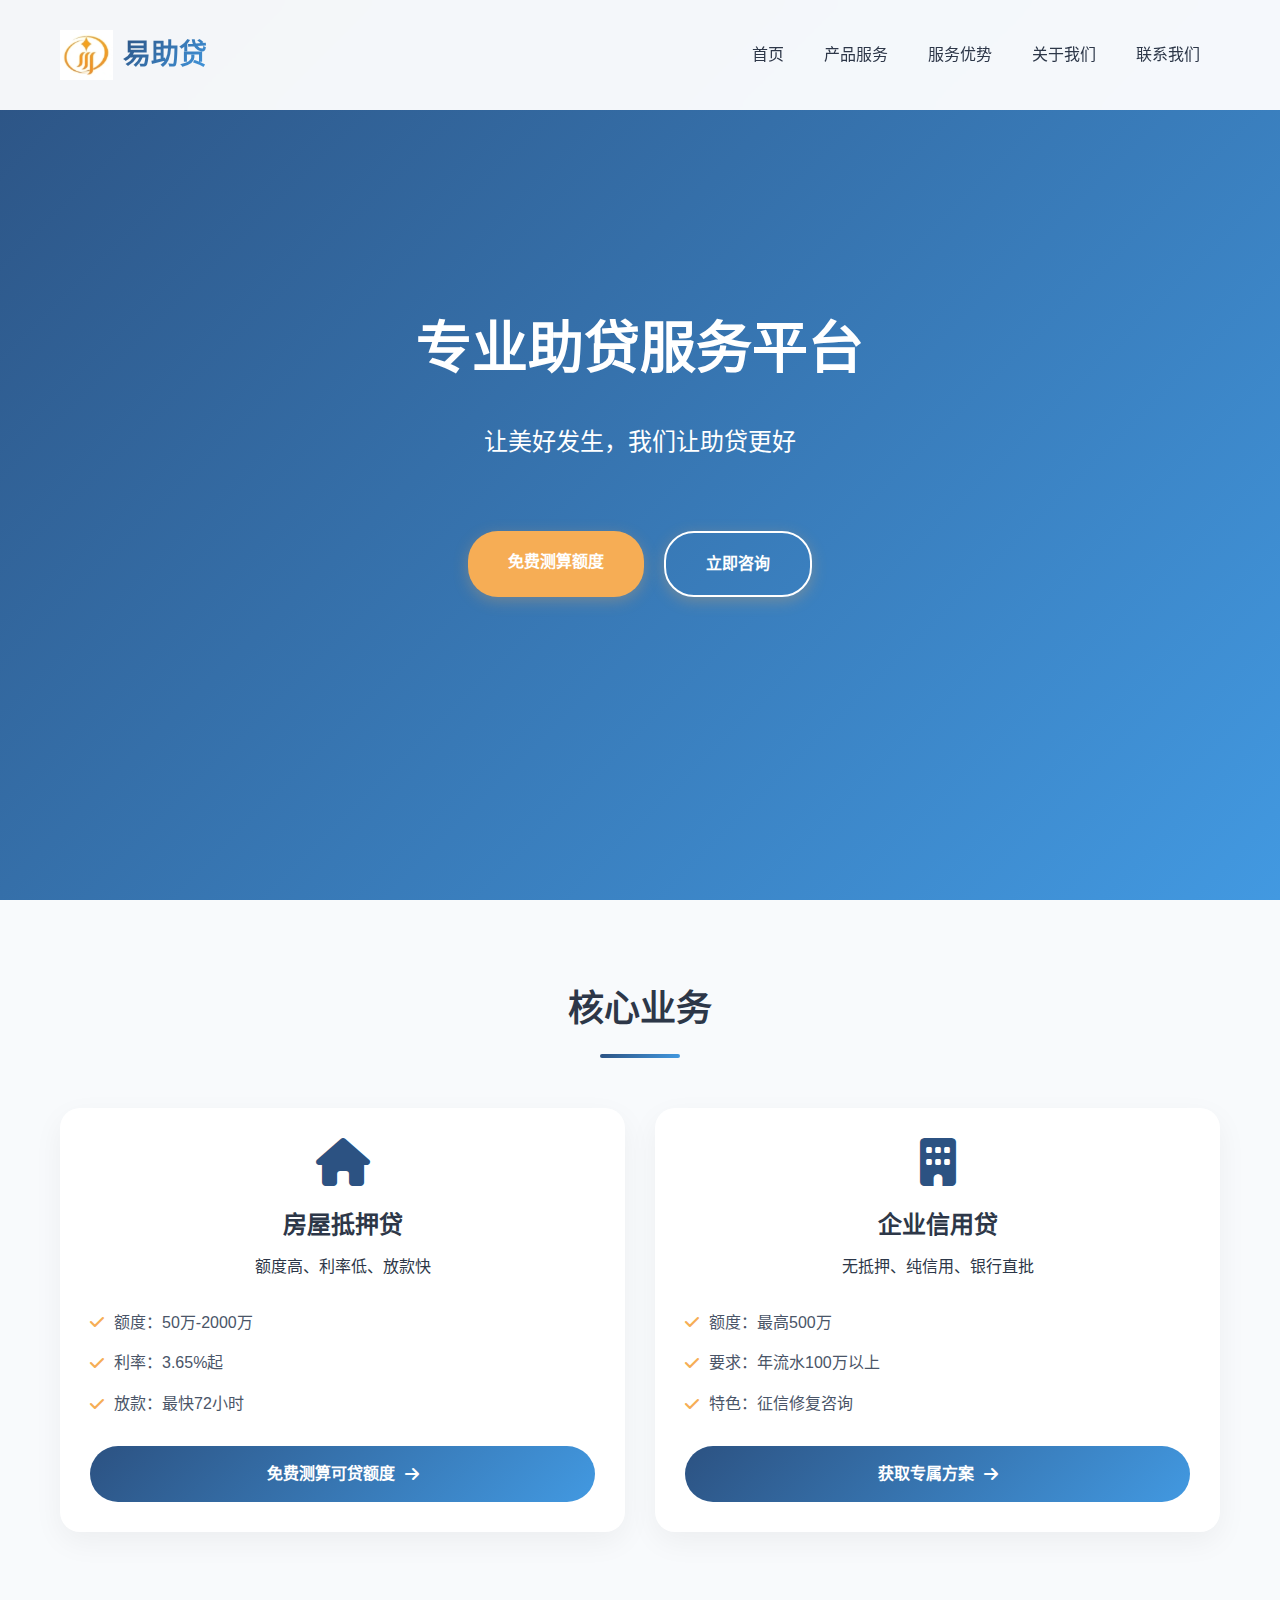
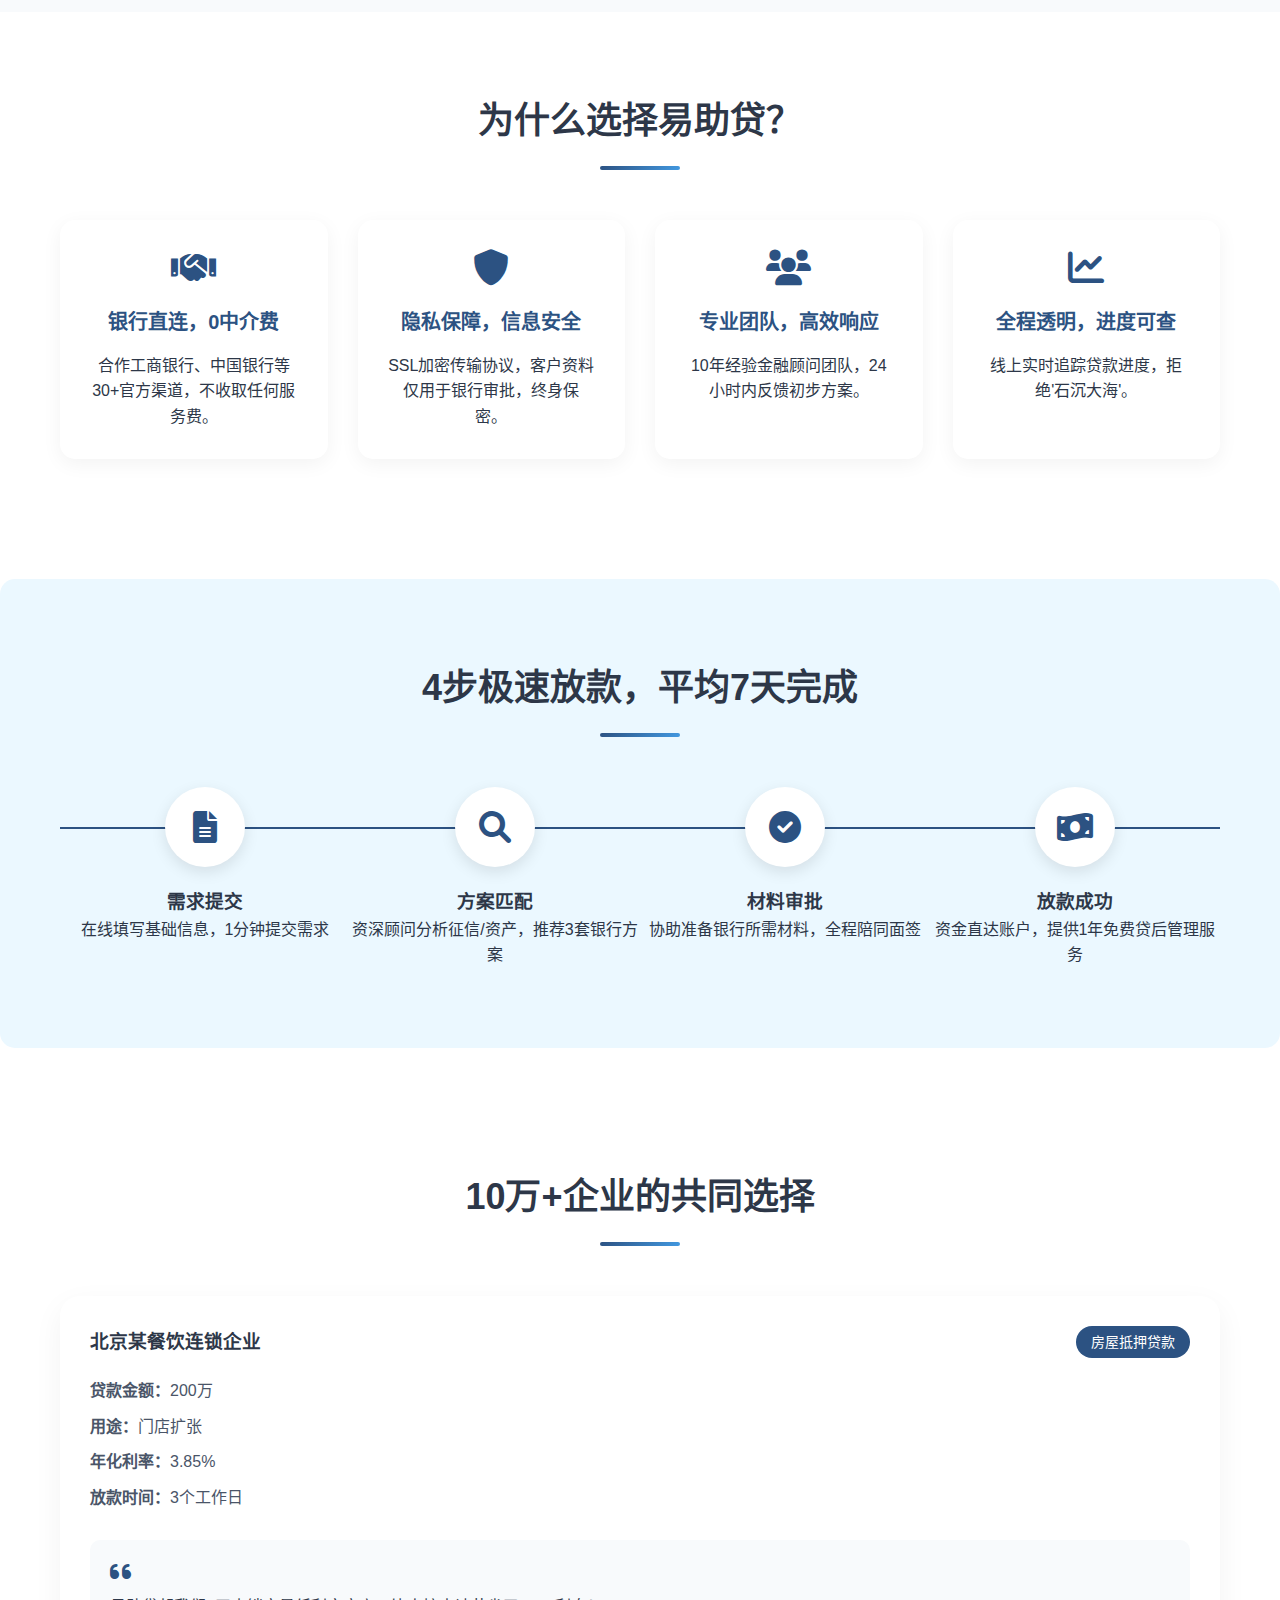
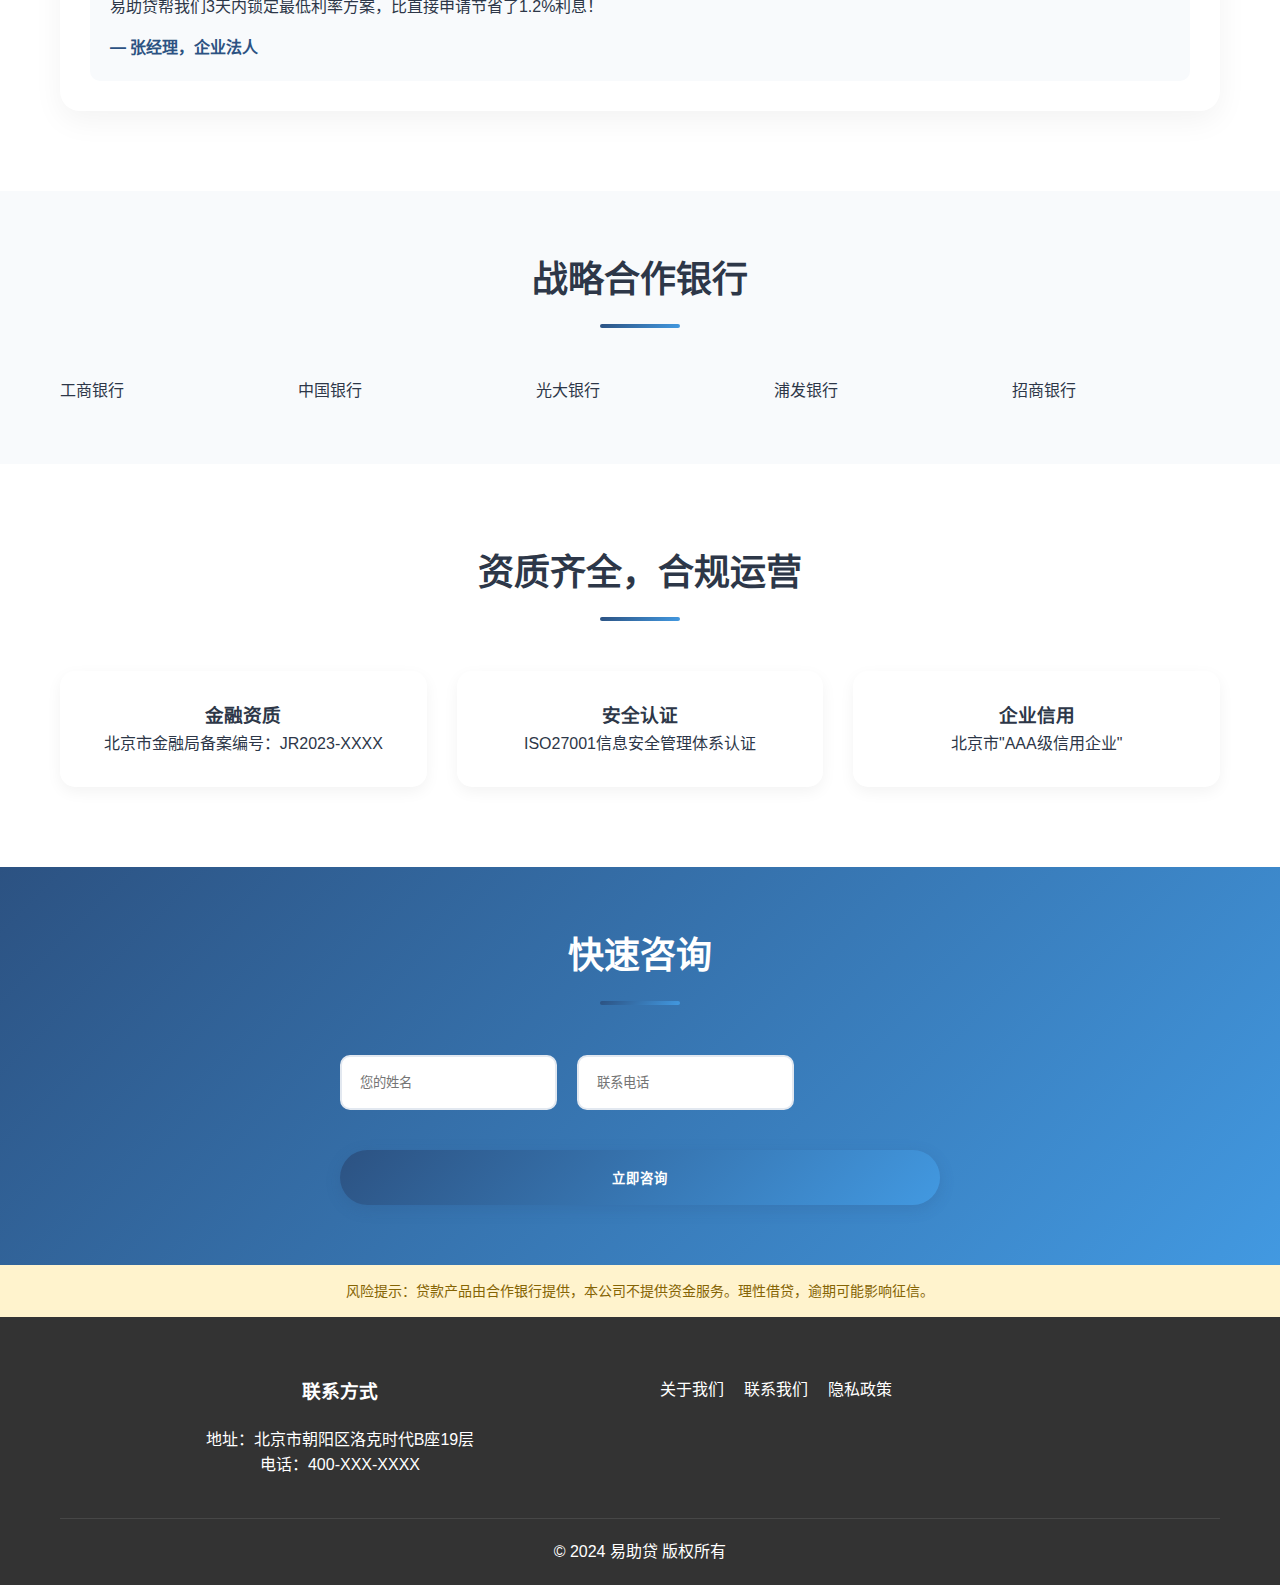
==== index.html @ ff29200d "Initial commit" ====
<!DOCTYPE html>
<html lang="zh-CN">
<head>
    <meta charset="UTF-8">
    <meta name="viewport" content="width=device-width, initial-scale=1.0">
    <title>北京房屋抵押贷款公司 | 企业信用贷利率3.65%起-易助贷金融</title>
    <meta name="description" content="易助贷专注北京房屋抵押贷与企业信用贷10年，合作30+银行，1对1定制低利率方案，材料齐全最快3天放款，点击免费测算额度！">
    <link rel="stylesheet" href="css/style.css">
    <link rel="stylesheet" href="https://cdnjs.cloudflare.com/ajax/libs/font-awesome/6.0.0/css/all.min.css">
</head>
<body>
    <!-- 导航栏 -->
    <nav class="navbar">
        <div class="container">
            <div class="logo-container">
                <img src="images/biaozhi.png" alt="易助贷" class="logo-img">
                <span class="logo-text">易助贷</span>
            </div>
            <ul class="nav-links">
                <li><a href="index.html" class="active">首页</a></li>
                <li><a href="products.html">产品服务</a></li>
                <li><a href="advantages.html">服务优势</a></li>
                <li><a href="about.html">关于我们</a></li>
                <li><a href="contact.html">联系我们</a></li>
            </ul>
        </div>
    </nav>

    <!-- 首页横幅 -->
    <header class="hero">
        <div class="container">
            <h1>专业助贷服务平台</h1>
            <p>让美好发生，我们让助贷更好</p>
            <div class="hero-buttons">
                <a href="#calculator" class="cta-button">免费测算额度</a>
                <a href="#consult" class="cta-button outline">立即咨询</a>
            </div>
        </div>
    </header>

    <!-- 核心业务展示 -->
    <section class="core-business">
        <div class="container">
            <h2>核心业务</h2>
            <div class="business-cards">
                <!-- 房屋抵押贷款 -->
                <div class="business-card">
                    <div class="card-header">
                        <i class="fas fa-home"></i>
                        <h3>房屋抵押贷</h3>
                        <p>额度高、利率低、放款快</p>
                    </div>
                    <div class="card-content">
                        <ul>
                            <li><i class="fas fa-check"></i> 额度：50万-2000万</li>
                            <li><i class="fas fa-check"></i> 利率：3.65%起</li>
                            <li><i class="fas fa-check"></i> 放款：最快72小时</li>
                        </ul>
                        <a href="#calculator" class="card-cta">免费测算可贷额度 <i class="fas fa-arrow-right"></i></a>
                    </div>
                </div>

                <!-- 企业信用贷款 -->
                <div class="business-card">
                    <div class="card-header">
                        <i class="fas fa-building"></i>
                        <h3>企业信用贷</h3>
                        <p>无抵押、纯信用、银行直批</p>
                    </div>
                    <div class="card-content">
                        <ul>
                            <li><i class="fas fa-check"></i> 额度：最高500万</li>
                            <li><i class="fas fa-check"></i> 要求：年流水100万以上</li>
                            <li><i class="fas fa-check"></i> 特色：征信修复咨询</li>
                        </ul>
                        <a href="#consult" class="card-cta">获取专属方案 <i class="fas fa-arrow-right"></i></a>
                    </div>
                </div>
            </div>
        </div>
    </section>

    <!-- 差异化优势 -->
    <section class="advantages">
        <div class="container">
            <h2>为什么选择易助贷？</h2>
            <div class="advantage-cards">
                <div class="advantage-card">
                    <i class="fas fa-handshake"></i>
                    <h3>银行直连，0中介费</h3>
                    <p>合作工商银行、中国银行等30+官方渠道，不收取任何服务费。</p>
                </div>
                <div class="advantage-card">
                    <i class="fas fa-shield-alt"></i>
                    <h3>隐私保障，信息安全</h3>
                    <p>SSL加密传输协议，客户资料仅用于银行审批，终身保密。</p>
                </div>
                <div class="advantage-card">
                    <i class="fas fa-users"></i>
                    <h3>专业团队，高效响应</h3>
                    <p>10年经验金融顾问团队，24小时内反馈初步方案。</p>
                </div>
                <div class="advantage-card">
                    <i class="fas fa-chart-line"></i>
                    <h3>全程透明，进度可查</h3>
                    <p>线上实时追踪贷款进度，拒绝'石沉大海'。</p>
                </div>
            </div>
        </div>
    </section>

    <!-- 服务流程 -->
    <section class="service-process">
        <div class="container">
            <h2>4步极速放款，平均7天完成</h2>
            <div class="process-timeline">
                <div class="process-step">
                    <div class="step-icon">
                        <i class="fas fa-file-alt"></i>
                    </div>
                    <h3>需求提交</h3>
                    <p>在线填写基础信息，1分钟提交需求</p>
                </div>
                <div class="process-step">
                    <div class="step-icon">
                        <i class="fas fa-search"></i>
                    </div>
                    <h3>方案匹配</h3>
                    <p>资深顾问分析征信/资产，推荐3套银行方案</p>
                </div>
                <div class="process-step">
                    <div class="step-icon">
                        <i class="fas fa-check-circle"></i>
                    </div>
                    <h3>材料审批</h3>
                    <p>协助准备银行所需材料，全程陪同面签</p>
                </div>
                <div class="process-step">
                    <div class="step-icon">
                        <i class="fas fa-money-bill-wave"></i>
                    </div>
                    <h3>放款成功</h3>
                    <p>资金直达账户，提供1年免费贷后管理服务</p>
                </div>
            </div>
        </div>
    </section>

    <!-- 成功案例 -->
    <section class="case-studies">
        <div class="container">
            <h2>10万+企业的共同选择</h2>
            <div class="case-grid">
                <div class="case-item">
                    <div class="case-content">
                        <div class="case-header">
                            <h3>北京某餐饮连锁企业</h3>
                            <span class="case-tag">房屋抵押贷款</span>
                        </div>
                        <ul class="case-details">
                            <li><strong>贷款金额：</strong>200万</li>
                            <li><strong>用途：</strong>门店扩张</li>
                            <li><strong>年化利率：</strong>3.85%</li>
                            <li><strong>放款时间：</strong>3个工作日</li>
                        </ul>
                        <div class="case-quote">
                            <i class="fas fa-quote-left"></i>
                            <p>易助贷帮我们3天内锁定最低利率方案，比直接申请节省了1.2%利息！</p>
                            <span class="quote-author">— 张经理，企业法人</span>
                        </div>
                    </div>
                </div>
            </div>
        </div>
    </section>

    <!-- 合作银行 -->
    <section class="bank-partners">
        <div class="container">
            <h2>战略合作银行</h2>
            <div class="partner-logos">
                <div class="bank-logo">工商银行</div>
                <div class="bank-logo">中国银行</div>
                <div class="bank-logo">光大银行</div>
                <div class="bank-logo">浦发银行</div>
                <div class="bank-logo">招商银行</div>
            </div>
        </div>
    </section>

    <!-- 资质认证 -->
    <section class="certifications">
        <div class="container">
            <h2>资质齐全，合规运营</h2>
            <div class="cert-grid">
                <div class="cert-item">
                    <h3>金融资质</h3>
                    <p>北京市金融局备案编号：JR2023-XXXX</p>
                </div>
                <div class="cert-item">
                    <h3>安全认证</h3>
                    <p>ISO27001信息安全管理体系认证</p>
                </div>
                <div class="cert-item">
                    <h3>企业信用</h3>
                    <p>北京市"AAA级信用企业"</p>
                </div>
            </div>
        </div>
    </section>

    <!-- 快速联系 -->
    <section class="quick-contact">
        <div class="container">
            <h2>快速咨询</h2>
            <div class="contact-form">
                <form id="quickForm">
                    <div class="form-group">
                        <input type="text" placeholder="您的姓名" required>
                        <input type="tel" placeholder="联系电话" required>
                    </div>
                    <button type="submit">立即咨询</button>
                </form>
            </div>
        </div>
    </section>

    <!-- 风险提示 -->
    <section class="risk-notice">
        <div class="container">
            <p>风险提示：贷款产品由合作银行提供，本公司不提供资金服务。理性借贷，逾期可能影响征信。</p>
        </div>
    </section>

    <!-- 页脚 -->
    <footer class="footer">
        <div class="container">
            <div class="footer-content">
                <div class="footer-info">
                    <h3>联系方式</h3>
                    <p>地址：北京市朝阳区洛克时代B座19层</p>
                    <p>电话：400-XXX-XXXX</p>
                </div>
                <div class="footer-links">
                    <a href="about.html">关于我们</a>
                    <a href="contact.html">联系我们</a>
                    <a href="privacy.html">隐私政策</a>
                </div>
            </div>
            <div class="footer-bottom">
                <p>&copy; 2024 易助贷 版权所有</p>
            </div>
        </div>
    </footer>
</body>
</html>
---- css/style.css ----
/* 全局样式优化 */
:root {
    --primary-color: #2c5282;  /* 更深沉的蓝色 */
    --secondary-color: #ebf8ff;  /* 淡蓝色背景 */
    --accent-color: #f6ad55;  /* 温暖的橙色作为强调色 */
    --text-color: #2d3748;
    --light-text: #fff;
    --gradient: linear-gradient(135deg, #2c5282 0%, #4299e1 100%);
}

/* 添加全局动画 */
@keyframes fadeIn {
    from { opacity: 0; transform: translateY(20px); }
    to { opacity: 1; transform: translateY(0); }
}

* {
    margin: 0;
    padding: 0;
    box-sizing: border-box;
}

body {
    font-family: 'Microsoft YaHei', sans-serif;
    line-height: 1.6;
    color: var(--text-color);
}

.container {
    max-width: 1200px;
    margin: 0 auto;
    padding: 0 20px;
}

/* 导航栏美化 */
.navbar {
    background: rgba(255, 255, 255, 0.95);
    backdrop-filter: blur(10px);
    padding: 15px 0;
    position: fixed;
    width: 100%;
    top: 0;
    z-index: 1000;
}

.navbar .container {
    display: flex;
    justify-content: space-between;
    align-items: center;
    padding: 15px 20px;
}

.logo-container {
    display: flex;
    align-items: center;
    gap: 10px;
}

.logo-img {
    height: 50px;
    width: auto;
    object-fit: contain;
}

.logo-text {
    font-size: 28px;
    background: var(--gradient);
    background-clip: text;
    -webkit-background-clip: text;
    -webkit-text-fill-color: transparent;
    font-weight: 800;
}

.nav-links {
    display: flex;
    list-style: none;
}

.nav-links li a {
    text-decoration: none;
    color: var(--text-color);
    padding: 10px 20px;
    transition: color 0.3s;
    font-weight: 500;
    position: relative;
}

.nav-links li a::after {
    content: '';
    position: absolute;
    bottom: -5px;
    left: 50%;
    width: 0;
    height: 2px;
    background: var(--primary-color);
    transition: all 0.3s ease;
    transform: translateX(-50%);
}

.nav-links li a:hover::after {
    width: 100%;
}

/* 首页横幅优化 */
.hero {
    background: var(--gradient);
    position: relative;
    overflow: hidden;
    height: 100vh;
    display: flex;
    align-items: center;
    text-align: center;
    color: var(--light-text);
}

.hero::before {
    content: '';
    position: absolute;
    top: 0;
    left: 0;
    right: 0;
    bottom: 0;
    background: url('../images/pattern.svg') center/cover;
    opacity: 0.1;
}

.hero h1 {
    font-size: 56px;
    font-weight: 800;
    margin-bottom: 30px;
    animation: fadeIn 1s ease-out;
}

.hero p {
    font-size: 24px;
    margin-bottom: 40px;
    animation: fadeIn 1s ease-out 0.3s backwards;
}

.cta-button {
    background: var(--accent-color);
    color: var(--light-text);
    font-weight: 600;
    padding: 18px 40px;
    border-radius: 30px;
    box-shadow: 0 4px 15px rgba(246, 173, 85, 0.3);
    display: inline-block;
    text-decoration: none;
    margin-top: 30px;
    transition: transform 0.3s;
}

.cta-button:hover {
    transform: translateY(-3px) scale(1.05);
    box-shadow: 0 6px 20px rgba(246, 173, 85, 0.4);
}

/* 服务优势卡片美化 */
.features {
    padding: 80px 0;
    background-color: var(--secondary-color);
}

.features-grid {
    display: grid;
    grid-template-columns: repeat(auto-fit, minmax(250px, 1fr));
    gap: 30px;
    margin-top: 40px;
    padding: 40px 0;
}

.feature-card {
    background: #fff;
    padding: 40px 30px;
    border-radius: 20px;
    position: relative;
    overflow: hidden;
    text-align: center;
    box-shadow: 0 5px 15px rgba(0,0,0,0.1);
    transition: transform 0.3s;
}

.feature-card::before {
    content: '';
    position: absolute;
    top: 0;
    left: 0;
    width: 100%;
    height: 4px;
    background: var(--gradient);
}

.feature-card i {
    font-size: 48px;
    color: var(--primary-color);
    margin-bottom: 20px;
}

.feature-card:hover {
    transform: translateY(-10px);
}

/* 产品卡片美化 */
.products {
    padding: 80px 0;
}

.product-cards {
    display: grid;
    grid-template-columns: repeat(auto-fit, minmax(300px, 1fr));
    gap: 30px;
    margin-top: 40px;
}

.product-card {
    background: #fff;
    border-radius: 20px;
    padding: 40px;
    box-shadow: 0 10px 30px rgba(0, 0, 0, 0.05);
    transition: all 0.3s ease;
}

.product-card:hover {
    transform: translateY(-10px);
    box-shadow: 0 20px 40px rgba(0, 0, 0, 0.1);
}

.learn-more {
    display: inline-block;
    color: var(--primary-color);
    font-weight: 600;
    margin-top: 20px;
    padding: 12px 30px;
    border: 2px solid var(--primary-color);
    border-radius: 25px;
    transition: all 0.3s ease;
}

.learn-more:hover {
    background: var(--primary-color);
    color: var(--light-text);
}

/* 联系表单美化 */
.contact {
    padding: 80px 0;
    background-color: var(--secondary-color);
}

.contact-form form {
    display: flex;
    flex-direction: column;
    gap: 20px;
    max-width: 500px;
    margin: 0 auto;
}

.contact-form input,
.contact-form textarea {
    padding: 18px;
    border: 2px solid #e2e8f0;
    border-radius: 10px;
    transition: all 0.3s ease;
}

.contact-form input:focus,
.contact-form textarea:focus {
    border-color: var(--primary-color);
    box-shadow: 0 0 0 3px rgba(44, 82, 130, 0.1);
    outline: none;
}

.contact-form button {
    background: var(--gradient);
    padding: 18px 40px;
    border-radius: 30px;
    font-weight: 600;
    letter-spacing: 1px;
    box-shadow: 0 4px 15px rgba(44, 82, 130, 0.2);
    color: #fff;
    border: none;
    cursor: pointer;
    transition: transform 0.3s;
}

.contact-form button:hover {
    transform: translateY(-2px);
    box-shadow: 0 6px 20px rgba(44, 82, 130, 0.3);
}

/* 页脚样式 */
.footer {
    background-color: #333;
    color: #fff;
    padding: 20px 0;
    text-align: center;
}

/* 标题统一样式 */
section h2 {
    font-size: 36px;
    font-weight: 800;
    text-align: center;
    margin-bottom: 50px;
    position: relative;
    padding-bottom: 20px;
}

section h2::after {
    content: '';
    position: absolute;
    bottom: 0;
    left: 50%;
    transform: translateX(-50%);
    width: 80px;
    height: 4px;
    background: var(--gradient);
    border-radius: 2px;
}

/* 添加响应式样式 */
@media (max-width: 768px) {
    .navbar .container {
        flex-direction: column;
        text-align: center;
    }

    .nav-links {
        margin-top: 15px;
    }

    .hero h1 {
        font-size: 40px;
    }

    .hero p {
        font-size: 20px;
    }

    .features-grid {
        grid-template-columns: 1fr;
    }

    .product-cards {
        grid-template-columns: 1fr;
    }

    .about-content {
        flex-direction: column;
    }
}

/* 添加平滑滚动 */
html {
    scroll-behavior: smooth;
}

/* 改进联系方式布局 */
.contact-info {
    display: grid;
    grid-template-columns: repeat(auto-fit, minmax(300px, 1fr));
    gap: 30px;
    margin-top: 40px;
}

.address {
    text-align: center;
    padding: 30px;
    background: #fff;
    border-radius: 20px;
    box-shadow: 0 5px 15px rgba(0,0,0,0.05);
}

.address i {
    font-size: 40px;
    color: var(--primary-color);
    margin-bottom: 20px;
}

/* 页面头部样式 */
.page-header {
    background: var(--gradient);
    padding: 120px 0 80px;
    color: var(--light-text);
    text-align: center;
    position: relative;
    overflow: hidden;
}

.page-header::before {
    content: '';
    position: absolute;
    top: 0;
    left: 0;
    right: 0;
    bottom: 0;
    background: url('../images/pattern.svg') center/cover;
    opacity: 0.1;
}

.header-content {
    position: relative;
    z-index: 1;
}

.page-header h1 {
    font-size: 48px;
    font-weight: 800;
    margin-bottom: 20px;
    animation: fadeIn 1s ease-out;
}

.page-header .subtitle {
    font-size: 24px;
    margin-bottom: 40px;
    opacity: 0.9;
    animation: fadeIn 1s ease-out 0.3s backwards;
}

.header-highlights {
    display: flex;
    justify-content: center;
    gap: 40px;
    margin-top: 40px;
    animation: fadeIn 1s ease-out 0.6s backwards;
}

.highlight-item {
    display: flex;
    align-items: center;
    gap: 10px;
}

.highlight-item i {
    font-size: 24px;
    color: var(--accent-color);
}

.highlight-item span {
    font-size: 18px;
    font-weight: 600;
}

/* 产品详情页样式 */
.products-detail {
    padding: 80px 0;
}

.product-item {
    background: #fff;
    border-radius: 20px;
    padding: 40px;
    margin-bottom: 40px;
    box-shadow: 0 10px 30px rgba(0, 0, 0, 0.05);
    transition: transform 0.3s ease;
}

.product-item:hover {
    transform: translateY(-5px);
}

.product-header {
    text-align: center;
    margin-bottom: 40px;
    padding: 30px;
    border-radius: 15px;
    background: linear-gradient(135deg, rgba(44, 82, 130, 0.05) 0%, rgba(66, 153, 225, 0.05) 100%);
}

.icon-wrapper {
    width: 80px;
    height: 80px;
    margin: 0 auto 20px;
    background: var(--gradient);
    border-radius: 50%;
    display: flex;
    align-items: center;
    justify-content: center;
}

.icon-wrapper i {
    font-size: 32px;
    color: white;
}

.product-header .subtitle {
    color: #666;
    margin-top: 10px;
}

.product-content {
    display: grid;
    grid-template-columns: 1fr 1fr;
    gap: 40px;
}

.product-features h3,
.product-requirements h3 {
    color: var(--primary-color);
    margin-bottom: 20px;
    font-size: 20px;
}

.product-features ul,
.product-requirements ul {
    list-style: none;
}

.product-features li,
.product-requirements li {
    position: relative;
    padding-left: 25px;
    margin-bottom: 15px;
}

.product-features li::before,
.product-requirements li::before {
    content: '✓';
    color: var(--accent-color);
    position: absolute;
    left: 0;
}

.product-features li strong {
    color: var(--primary-color);
}

/* 响应式调整 */
@media (max-width: 768px) {
    .product-content {
        grid-template-columns: 1fr;
    }

    .page-header {
        padding: 100px 0 60px;
    }

    .page-header h1 {
        font-size: 36px;
    }

    .page-header .subtitle {
        font-size: 20px;
    }

    .header-highlights {
        flex-direction: column;
        gap: 20px;
    }

    .highlight-item {
        justify-content: center;
    }
}

/* 快速咨询表单改进 */
.quick-contact select {
    padding: 15px;
    border: 2px solid #e2e8f0;
    border-radius: 10px;
    background: white;
    width: 100%;
}

.quick-contact select:focus {
    border-color: var(--primary-color);
    outline: none;
}

/* 首页特定样式 */
.hero-buttons {
    display: flex;
    gap: 20px;
    justify-content: center;
    margin-top: 30px;
}

.cta-button.outline {
    background: transparent;
    border: 2px solid var(--light-text);
    color: var(--light-text);
}

.cta-button.outline:hover {
    background: var(--light-text);
    color: var(--primary-color);
}

.preview-products,
.preview-features {
    padding: 80px 0;
}

.preview-features {
    background-color: var(--secondary-color);
}

.center {
    text-align: center;
    margin-top: 40px;
}

/* 快速联系表单 */
.quick-contact {
    background: var(--gradient);
    color: var(--light-text);
    padding: 60px 0;
}

.form-group {
    display: flex;
    gap: 20px;
    margin-bottom: 20px;
}

#quickForm {
    max-width: 600px;
    margin: 0 auto;
}

/* 改进的页脚样式 */
.footer-content {
    display: grid;
    grid-template-columns: repeat(auto-fit, minmax(250px, 1fr));
    gap: 40px;
    padding: 40px 0;
}

.footer-info h3 {
    color: var(--light-text);
    margin-bottom: 20px;
}

.footer-links {
    display: flex;
    gap: 20px;
}

.footer-links a {
    color: var(--light-text);
    text-decoration: none;
    transition: color 0.3s;
}

.footer-links a:hover {
    color: var(--accent-color);
}

.footer-bottom {
    border-top: 1px solid rgba(255,255,255,0.1);
    padding-top: 20px;
}

/* 产品功能按钮样式 */
.product-actions {
    display: flex;
    justify-content: center;
    gap: 20px;
    margin-top: 40px;
    padding-top: 30px;
    border-top: 1px solid var(--secondary-color);
}

.action-button {
    position: relative;
    min-width: 160px;
}

.tooltip {
    position: absolute;
    bottom: -40px;
    left: 50%;
    transform: translateX(-50%);
    background: var(--primary-color);
    color: white;
    padding: 8px 12px;
    border-radius: 5px;
    font-size: 14px;
    opacity: 0;
    visibility: hidden;
    transition: all 0.3s ease;
    white-space: nowrap;
}

.tooltip::before {
    content: '';
    position: absolute;
    top: -5px;
    left: 50%;
    transform: translateX(-50%);
    border-left: 6px solid transparent;
    border-right: 6px solid transparent;
    border-bottom: 6px solid var(--primary-color);
}

.action-button:hover .tooltip {
    opacity: 1;
    visibility: visible;
    bottom: -50px;
}

/* 合作银行展示 */
.bank-partners {
    padding: 60px 0;
    background: #f8fafc;
}

.partner-logos {
    display: grid;
    grid-template-columns: repeat(auto-fit, minmax(150px, 1fr));
    gap: 30px;
    margin-top: 40px;
    align-items: center;
}

/* 风险提示 */
.risk-notice {
    background: #fff3cd;
    color: #856404;
    padding: 15px 0;
    text-align: center;
    font-size: 14px;
}

/* 响应式调整 */
@media (max-width: 768px) {
    .product-actions {
        flex-direction: column;
        align-items: stretch;
        gap: 10px;
    }

    .action-button {
        flex-direction: row;
        justify-content: center;
        gap: 10px;
    }

    .action-button i {
        margin-bottom: 0;
    }

    .highlights {
        flex-direction: column;
        align-items: center;
        gap: 15px;
    }

    .process-steps {
        gap: 20px;
    }

    .step-arrow {
        display: none;
    }

    .step {
        flex: 0 0 45%;
    }
}

/* 产品亮点展示 */
.highlights {
    display: flex;
    justify-content: center;
    gap: 30px;
    margin-top: 20px;
}

.highlights span {
    display: flex;
    align-items: center;
    gap: 8px;
    color: var(--primary-color);
    font-weight: 500;
}

.highlights i {
    color: var(--accent-color);
}

/* 办理流程样式 */
.service-process {
    margin: 40px 0;
    padding: 30px;
    background: var(--secondary-color);
    border-radius: 15px;
}

.process-steps {
    display: flex;
    justify-content: space-between;
    align-items: center;
    margin-top: 30px;
    flex-wrap: wrap;
}

.step {
    text-align: center;
    flex: 1;
}

.step-icon {
    width: 60px;
    height: 60px;
    margin: 0 auto 15px;
    background: white;
    border-radius: 50%;
    display: flex;
    align-items: center;
    justify-content: center;
    box-shadow: 0 5px 15px rgba(0,0,0,0.1);
}

.step-icon i {
    font-size: 24px;
    color: var(--primary-color);
}

.step-arrow {
    color: var(--primary-color);
    font-size: 20px;
}

/* 核心业务卡片样式 */
.core-business {
    padding: 80px 0;
    background: #f8fafc;
}

.business-cards {
    display: grid;
    grid-template-columns: repeat(auto-fit, minmax(300px, 1fr));
    gap: 30px;
    margin-top: 40px;
}

.business-card {
    background: white;
    border-radius: 20px;
    padding: 30px;
    box-shadow: 0 10px 30px rgba(0, 0, 0, 0.05);
    transition: transform 0.3s ease;
}

.business-card:hover {
    transform: translateY(-10px);
}

.card-header {
    text-align: center;
    margin-bottom: 30px;
}

.card-header i {
    font-size: 48px;
    color: var(--primary-color);
    margin-bottom: 20px;
}

.card-header h3 {
    font-size: 24px;
    margin-bottom: 10px;
}

.card-content ul {
    list-style: none;
    margin-bottom: 30px;
}

.card-content li {
    display: flex;
    align-items: center;
    margin-bottom: 15px;
    color: #4a5568;
}

.card-content li i {
    color: var(--accent-color);
    margin-right: 10px;
}

.card-cta {
    display: flex;
    align-items: center;
    justify-content: center;
    gap: 10px;
    background: var(--gradient);
    color: white;
    padding: 15px 30px;
    border-radius: 30px;
    text-decoration: none;
    font-weight: 600;
    transition: all 0.3s ease;
}

.card-cta:hover {
    box-shadow: 0 10px 20px rgba(44, 82, 130, 0.2);
}

/* 差异化优势样式 */
.advantages {
    padding: 80px 0;
}

.advantage-cards {
    display: grid;
    grid-template-columns: repeat(auto-fit, minmax(250px, 1fr));
    gap: 30px;
    margin-top: 40px;
}

.advantage-card {
    text-align: center;
    padding: 30px;
    border-radius: 15px;
    background: white;
    box-shadow: 0 5px 20px rgba(0, 0, 0, 0.05);
    transition: all 0.3s ease;
}

.advantage-card:hover {
    transform: translateY(-5px);
}

.advantage-card i {
    font-size: 36px;
    color: var(--primary-color);
    margin-bottom: 20px;
}

.advantage-card h3 {
    font-size: 20px;
    margin-bottom: 15px;
    color: var(--primary-color);
}

/* 服务流程样式 */
.service-process {
    padding: 80px 0;
    background: var(--secondary-color);
}

.process-timeline {
    display: flex;
    justify-content: space-between;
    align-items: flex-start;
    margin-top: 50px;
    position: relative;
}

.process-timeline::before {
    content: '';
    position: absolute;
    top: 40px;
    left: 0;
    right: 0;
    height: 2px;
    background: var(--primary-color);
    z-index: 1;
}

.process-step {
    position: relative;
    z-index: 2;
    text-align: center;
    flex: 1;
}

.step-icon {
    width: 80px;
    height: 80px;
    background: white;
    border-radius: 50%;
    display: flex;
    align-items: center;
    justify-content: center;
    margin: 0 auto 20px;
    box-shadow: 0 5px 15px rgba(0, 0, 0, 0.1);
}

.step-icon i {
    font-size: 32px;
    color: var(--primary-color);
}

/* 成功案例样式 */
.case-studies {
    padding: 80px 0;
}

.case-grid {
    display: grid;
    grid-template-columns: repeat(auto-fit, minmax(300px, 1fr));
    gap: 30px;
    margin-top: 40px;
}

.case-item {
    background: white;
    border-radius: 20px;
    overflow: hidden;
    box-shadow: 0 10px 30px rgba(0, 0, 0, 0.05);
}

.case-content {
    padding: 30px;
}

.case-header {
    display: flex;
    justify-content: space-between;
    align-items: center;
    margin-bottom: 20px;
}

.case-tag {
    background: var(--primary-color);
    color: white;
    padding: 5px 15px;
    border-radius: 20px;
    font-size: 14px;
}

.case-details {
    list-style: none;
    margin-bottom: 30px;
}

.case-details li {
    margin-bottom: 10px;
    color: #4a5568;
}

.case-quote {
    position: relative;
    padding: 20px;
    background: #f8fafc;
    border-radius: 10px;
}

.case-quote i {
    color: var(--primary-color);
    font-size: 24px;
    margin-bottom: 10px;
}

.quote-author {
    display: block;
    margin-top: 15px;
    color: var(--primary-color);
    font-weight: 600;
}

/* 资质认证样式 */
.certifications {
    padding: 80px 0;
}

.cert-grid {
    display: grid;
    grid-template-columns: repeat(auto-fit, minmax(250px, 1fr));
    gap: 30px;
    margin-top: 40px;
}

.cert-item {
    text-align: center;
    padding: 30px;
    background: white;
    border-radius: 15px;
    box-shadow: 0 5px 15px rgba(0, 0, 0, 0.05);
}

/* 响应式调整 */
@media (max-width: 768px) {
    .process-timeline {
        flex-direction: column;
        gap: 30px;
    }

    .process-timeline::before {
        display: none;
    }

    .process-step {
        padding: 20px;
        background: white;
        border-radius: 15px;
        box-shadow: 0 5px 15px rgba(0, 0, 0, 0.05);
    }

    .advantage-cards {
        grid-template-columns: 1fr;
    }

    .business-cards {
        grid-template-columns: 1fr;
    }
}

/* 贷款类型卡片样式 */
.loan-types {
    display: grid;
    grid-template-columns: repeat(auto-fit, minmax(300px, 1fr));
    gap: 30px;
    margin-bottom: 50px;
}

.loan-type-card {
    background: white;
    border-radius: 15px;
    padding: 25px;
    box-shadow: 0 5px 15px rgba(0, 0, 0, 0.05);
    transition: transform 0.3s ease;
}

.loan-type-card:hover {
    transform: translateY(-5px);
}

.type-header {
    display: flex;
    align-items: center;
    gap: 15px;
    margin-bottom: 20px;
}

.type-header i {
    font-size: 24px;
    color: var(--primary-color);
}

.key-features {
    display: grid;
    grid-template-columns: repeat(auto-fit, minmax(140px, 1fr));
    gap: 15px;
    margin-bottom: 20px;
}

.feature {
    display: flex;
    align-items: center;
    gap: 10px;
}

.feature i {
    color: var(--accent-color);
}

/* 产品特色样式 */
.features-grid {
    display: grid;
    grid-template-columns: repeat(auto-fit, minmax(250px, 1fr));
    gap: 30px;
    margin-top: 30px;
}

.feature-card {
    text-align: center;
    padding: 30px;
    background: white;
    border-radius: 15px;
    box-shadow: 0 5px 15px rgba(0, 0, 0, 0.05);
}

.feature-icon {
    width: 60px;
    height: 60px;
    margin: 0 auto 20px;
    background: var(--gradient);
    border-radius: 50%;
    display: flex;
    align-items: center;
    justify-content: center;
}

.feature-icon i {
    font-size: 24px;
    color: white;
}

/* 申请流程横向样式 */
.process-steps {
    display: flex;
    align-items: center;
    justify-content: space-between;
    margin-top: 40px;
    padding: 20px 0;
}

.process-step {
    text-align: center;
    flex: 1;
}

.step-icon {
    position: relative;
    width: 80px;
    height: 80px;
    margin: 0 auto 20px;
    background: white;
    border-radius: 50%;
    display: flex;
    align-items: center;
    justify-content: center;
    box-shadow: 0 5px 15px rgba(0, 0, 0, 0.1);
}

.step-icon i {
    font-size: 32px;
    color: var(--primary-color);
}

.step-number {
    position: absolute;
    top: -10px;
    right: -10px;
    width: 30px;
    height: 30px;
    background: var(--accent-color);
    color: white;
    border-radius: 50%;
    display: flex;
    align-items: center;
    justify-content: center;
    font-weight: bold;
}

.step-arrow {
    color: var(--primary-color);
    font-size: 24px;
}

/* 响应式调整 */
@media (max-width: 768px) {
    .process-steps {
        flex-direction: column;
        gap: 30px;
    }

    .step-arrow {
        transform: rotate(90deg);
        margin: 10px 0;
    }
}

/* 产品对比表格样式 */
.product-comparison {
    padding: 80px 0;
    background: var(--secondary-color);
}

.comparison-table-wrapper {
    overflow-x: auto;
    margin-top: 40px;
    background: white;
    border-radius: 20px;
    box-shadow: 0 5px 15px rgba(0, 0, 0, 0.05);
}

.comparison-table {
    width: 100%;
    border-collapse: collapse;
    min-width: 800px;
}

.comparison-table th,
.comparison-table td {
    padding: 20px;
    text-align: center;
    border-bottom: 1px solid #edf2f7;
}

.comparison-table thead th {
    background: var(--primary-color);
    color: white;
    font-weight: 600;
}

.comparison-table thead th:first-child {
    border-top-left-radius: 20px;
}

.comparison-table thead th:last-child {
    border-top-right-radius: 20px;
}

.comparison-table tbody tr:hover {
    background: #f8fafc;
}

.comparison-table td:first-child {
    display: flex;
    align-items: center;
    gap: 10px;
    justify-content: center;
}

.comparison-table td i {
    color: var(--primary-color);
    font-size: 20px;
}

/* 常见问题样式 */
.faq {
    padding: 80px 0;
}

.faq-grid {
    display: grid;
    grid-template-columns: repeat(auto-fit, minmax(300px, 1fr));
    gap: 30px;
    margin-top: 40px;
}

.faq-item {
    background: white;
    border-radius: 20px;
    padding: 30px;
    box-shadow: 0 5px 15px rgba(0, 0, 0, 0.05);
    transition: transform 0.3s ease;
}

.faq-item:hover {
    transform: translateY(-5px);
}

.faq-question {
    display: flex;
    align-items: flex-start;
    gap: 15px;
    margin-bottom: 20px;
}

.faq-question i {
    font-size: 24px;
    color: var(--primary-color);
    flex-shrink: 0;
    margin-top: 5px;
}

.faq-question h3 {
    font-size: 18px;
    color: var(--text-color);
    margin: 0;
}

.faq-answer {
    padding-left: 39px;
    color: #4a5568;
}

/* 响应式调整 */
@media (max-width: 768px) {
    .comparison-table-wrapper {
        margin: 20px -20px;
        border-radius: 0;
    }
    
    .faq-grid {
        grid-template-columns: 1fr;
    }
}

/* 公司简介样式 */
.company-intro {
    padding: 80px 0;
    background: var(--secondary-color);
}

.intro-content {
    display: flex;
    gap: 50px;
    align-items: center;
}

.company-stats {
    display: grid;
    grid-template-columns: repeat(auto-fit, minmax(150px, 1fr));
    gap: 30px;
    margin-top: 40px;
}

.stat-item {
    text-align: center;
    padding: 30px;
    background: white;
    border-radius: 15px;
    box-shadow: 0 5px 15px rgba(0, 0, 0, 0.05);
}

.stat-number {
    display: block;
    font-size: 36px;
    font-weight: 800;
    color: var(--primary-color);
    margin-bottom: 10px;
}

/* 发展历程样式 */
.timeline {
    position: relative;
    padding: 40px 0;
}

.timeline::before {
    content: '';
    position: absolute;
    left: 50%;
    transform: translateX(-50%);
    width: 2px;
    height: 100%;
    background: var(--primary-color);
}

.timeline-item {
    display: flex;
    justify-content: space-between;
    margin-bottom: 50px;
}

.timeline-item:nth-child(even) {
    flex-direction: row-reverse;
}

/* 核心团队样式优化 */
.team-grid {
    display: grid;
    grid-template-columns: repeat(2, 400px);
    gap: 60px 40px;
    margin: 40px auto;
    max-width: 840px;
    justify-content: center;
}

.team-member {
    background: white;
    border-radius: 15px;
    overflow: hidden;
    box-shadow: 0 5px 20px rgba(0, 0, 0, 0.1);
    transition: transform 0.3s ease;
    width: 400px;
    height: 750px;
}

.team-member:hover {
    transform: translateY(-5px);
}

.member-photo {
    width: 400px;
    height: 500px;
    overflow: hidden;
}

.member-photo img {
    width: 400px;
    height: 500px;
    object-fit: cover;
    object-position: top center;
}

.member-info {
    padding: 25px 30px;
    text-align: center;
    background: white;
    height: 250px;
    display: flex;
    flex-direction: column;
}

.member-info .top-info {
    margin-bottom: 15px;
}

.member-info .bottom-info {
    margin-top: auto;
    padding-bottom: 35px;
    position: relative;
    top: -30px;
}

.member-info h3 {
    font-size: 28px;
    color: var(--primary-color);
    margin-bottom: 8px;
}

.position {
    color: #666;
    font-size: 18px;
    margin-bottom: 12px;
    font-weight: 500;
}

.member-stats {
    display: flex;
    justify-content: center;
    gap: 50px;
    margin: 12px 0;
    padding: 10px 0;
    border-top: 1px solid #eee;
    border-bottom: 1px solid #eee;
}

.stat .number {
    font-size: 24px;
    font-weight: 700;
    color: var(--primary-color);
    margin-bottom: 5px;
}

.stat .label {
    font-size: 16px;
    color: #666;
}

.description {
    color: #4a5568;
    line-height: 1.6;
    margin-top: 12px;
    font-size: 16px;
    padding: 0 20px;
}

/* 占位卡片样式 */
.team-member.placeholder {
    background: #f8fafc;
}

.placeholder .member-photo {
    display: flex;
    align-items: center;
    justify-content: center;
    background: #edf2f7;
}

.placeholder-img {
    font-size: 24px;
    color: #a0aec0;
    font-weight: 500;
}

.placeholder .member-info {
    padding: 35px 30px 45px;
    height: auto;
}

.placeholder h3 {
    color: #a0aec0;
}

.placeholder .position {
    color: #cbd5e0;
}

/* 企业文化样式 */
.culture-grid {
    display: grid;
    grid-template-columns: repeat(auto-fit, minmax(250px, 1fr));
    gap: 30px;
    margin-top: 40px;
}

.culture-item {
    text-align: center;
    padding: 40px;
    background: white;
    border-radius: 20px;
    box-shadow: 0 5px 15px rgba(0, 0, 0, 0.05);
}

.culture-item i {
    font-size: 48px;
    color: var(--primary-color);
    margin-bottom: 20px;
}

/* 响应式调整 */
@media (max-width: 880px) {
    .team-grid {
        grid-template-columns: 400px;
        max-width: 400px;
    }
}
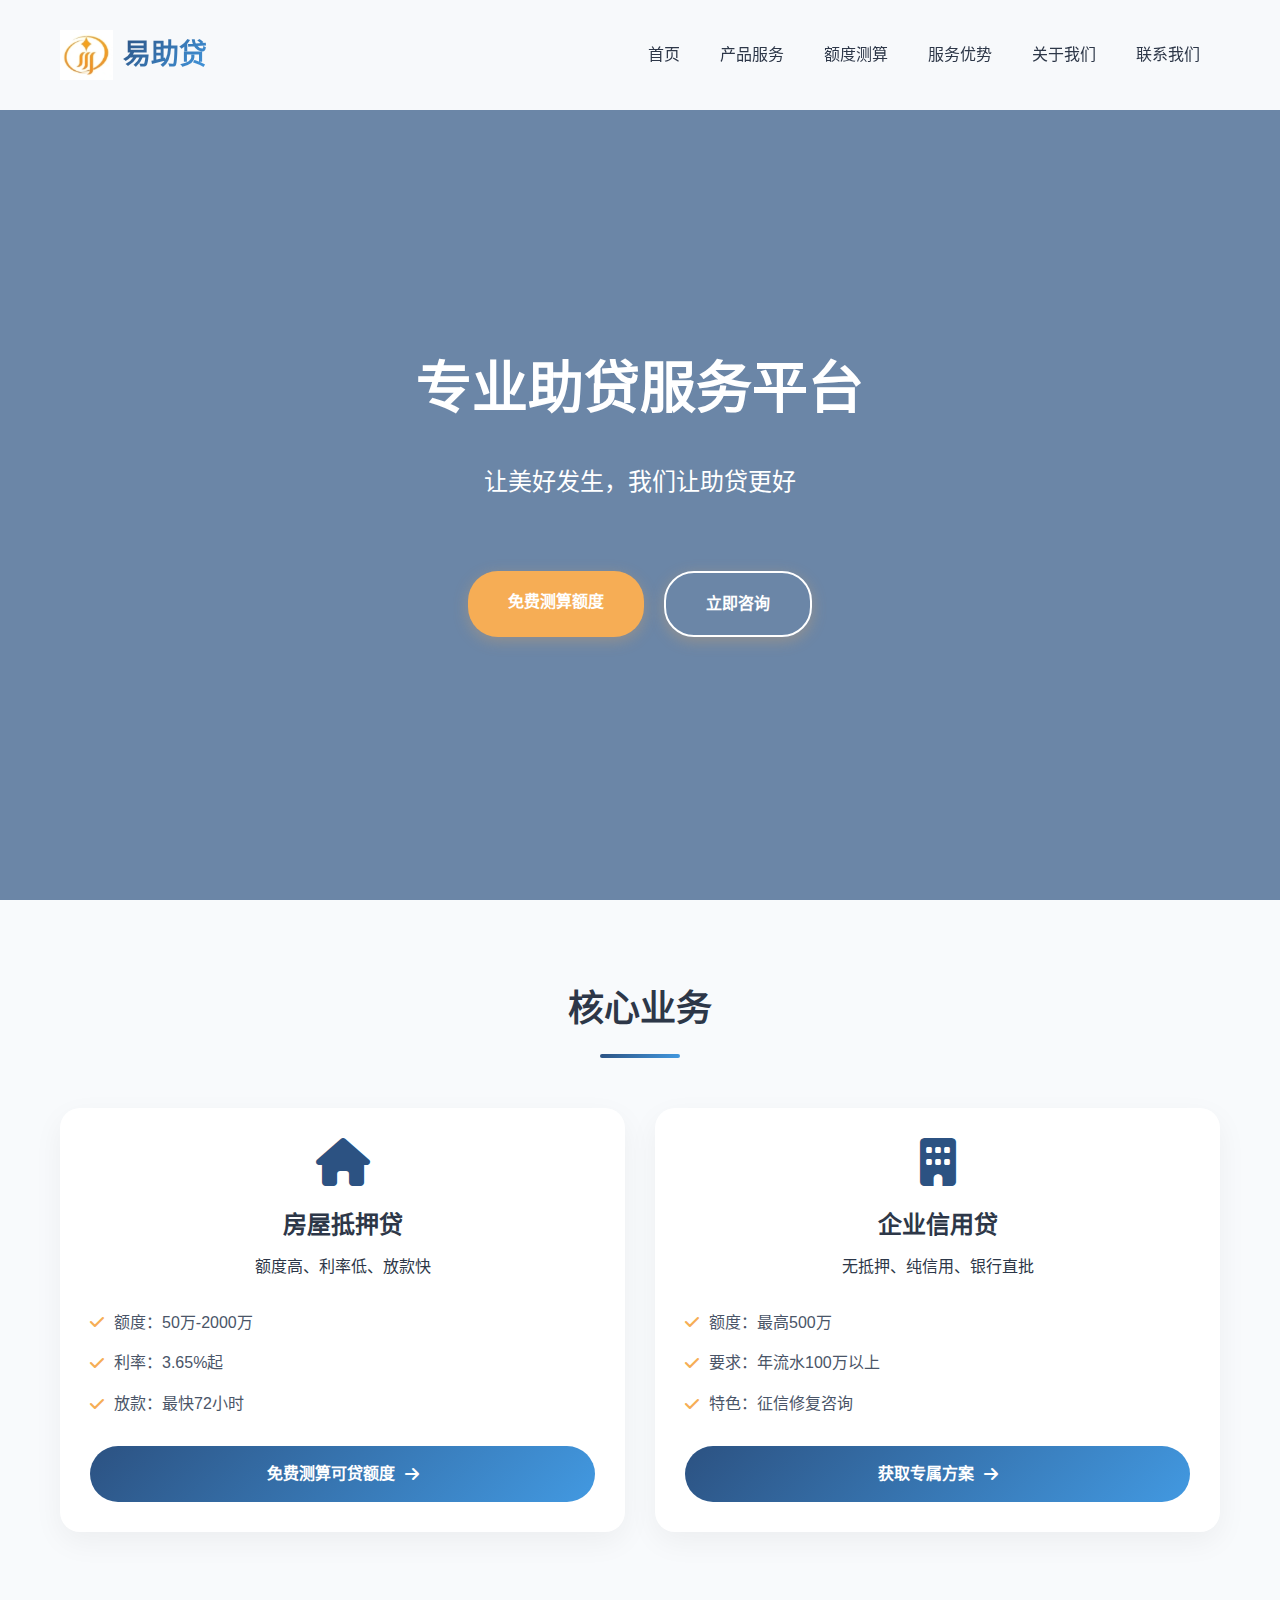
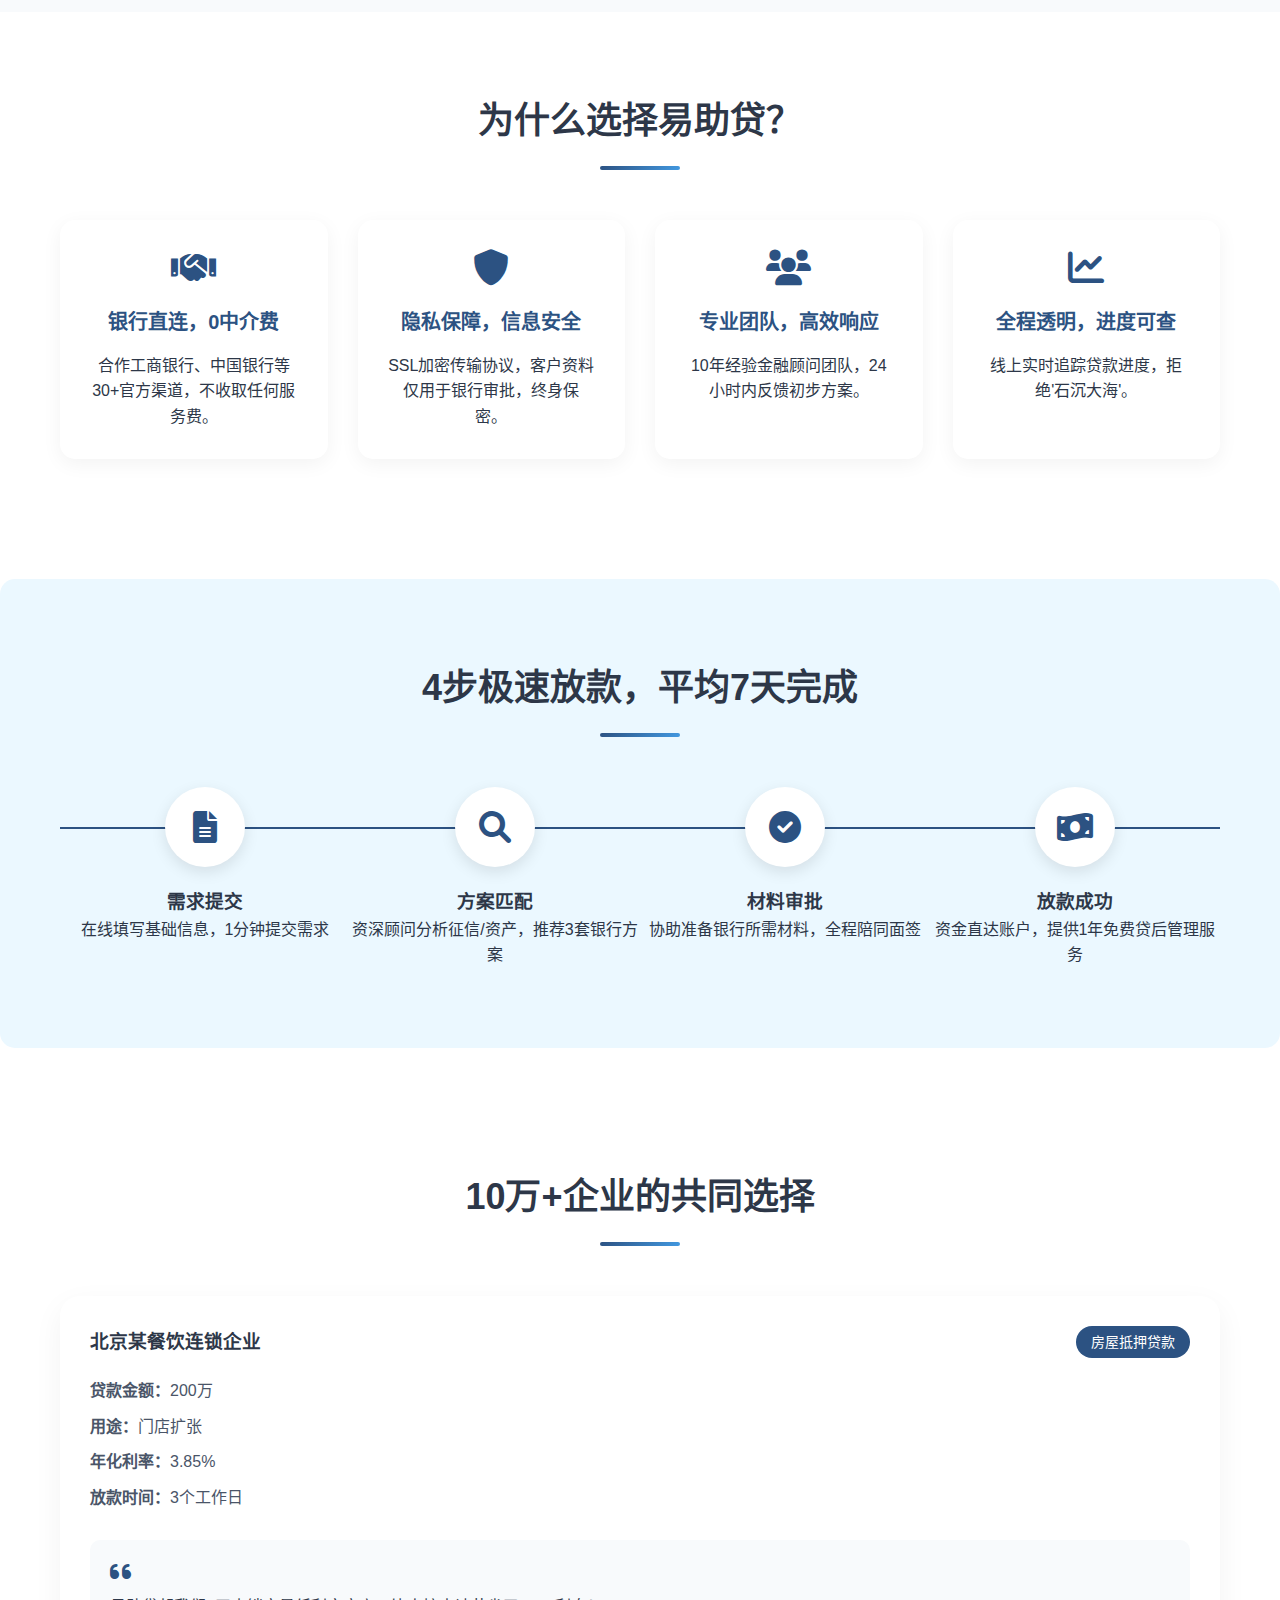
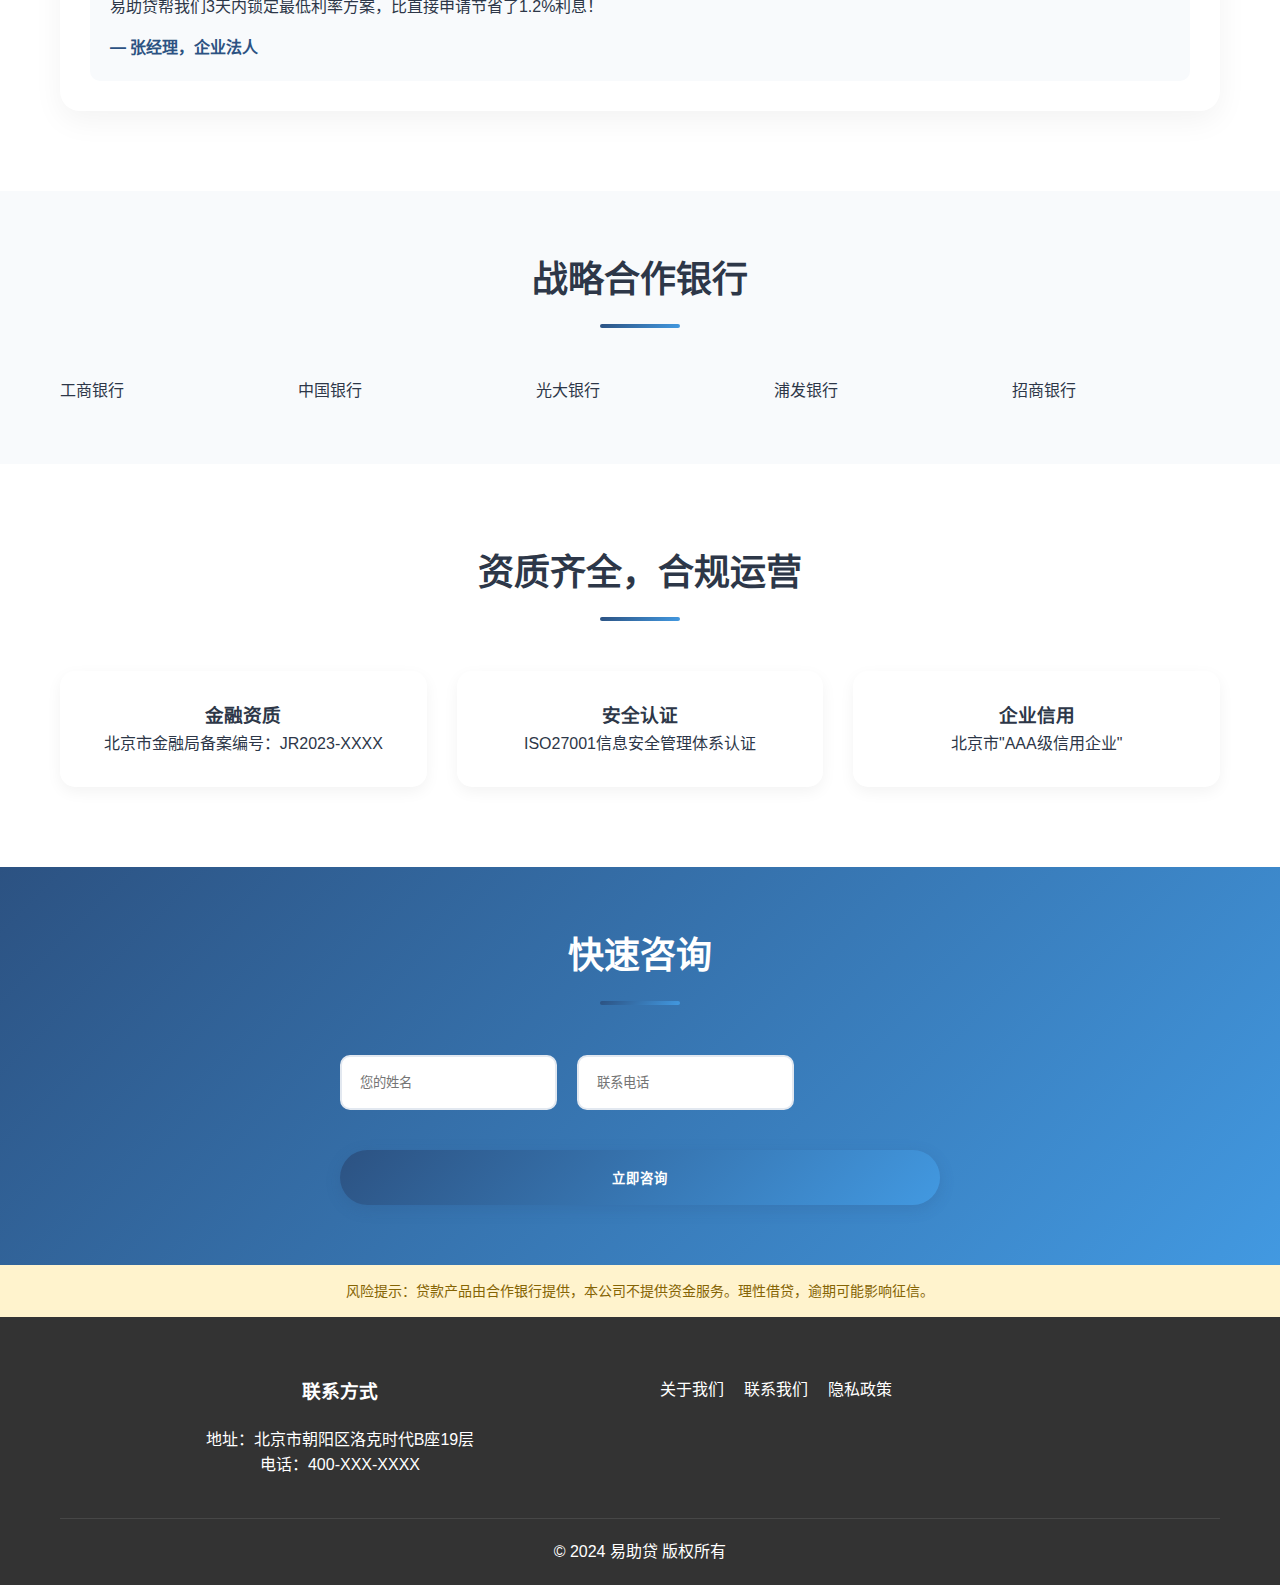
==== commit ca5738b4: "照片" ====
--- a/index.html
+++ b/index.html
@@ -3,8 +3,13 @@
 <head>
     <meta charset="UTF-8">
     <meta name="viewport" content="width=device-width, initial-scale=1.0">
-    <title>北京房屋抵押贷款公司 | 企业信用贷利率3.65%起-易助贷金融</title>
-    <meta name="description" content="易助贷专注北京房屋抵押贷与企业信用贷10年，合作30+银行，1对1定制低利率方案，材料齐全最快3天放款，点击免费测算额度！">
+    <title>易助贷 - 专业金融服务平台 | 房屋抵押贷款 | 企业贷款</title>
+    <meta name="description" content="易助贷是专业的房屋抵押贷款、企业贷款服务平台，提供低至3.65%的利率，最快3天放款，一站式对接30+银行资源。为您提供专业、高效、透明的金融服务。">
+    <meta name="keywords" content="易助贷,房屋抵押贷款,企业贷款,个人贷款,北京贷款,小微企业贷款">
+    <meta name="robots" content="index,follow">
+    <!-- 添加百度站长验证代码 -->
+    <meta name="baidu-site-verification" content="code-xxxxx" />
+    <link rel="canonical" href="https://你的域名/" />
     <link rel="stylesheet" href="css/style.css">
     <link rel="stylesheet" href="https://cdnjs.cloudflare.com/ajax/libs/font-awesome/6.0.0/css/all.min.css">
 </head>
@@ -19,6 +24,7 @@
             <ul class="nav-links">
                 <li><a href="index.html" class="active">首页</a></li>
                 <li><a href="products.html">产品服务</a></li>
+                <li><a href="calculator.html">额度测算</a></li>
                 <li><a href="advantages.html">服务优势</a></li>
                 <li><a href="about.html">关于我们</a></li>
                 <li><a href="contact.html">联系我们</a></li>
@@ -32,7 +38,7 @@
             <h1>专业助贷服务平台</h1>
             <p>让美好发生，我们让助贷更好</p>
             <div class="hero-buttons">
-                <a href="#calculator" class="cta-button">免费测算额度</a>
+                <a href="calculator.html" class="cta-button">免费测算额度</a>
                 <a href="#consult" class="cta-button outline">立即咨询</a>
             </div>
         </div>
--- a/css/style.css
+++ b/css/style.css
@@ -103,14 +103,20 @@
 
 /* 首页横幅优化 */
 .hero {
-    background: var(--gradient);
+    background-image: url('../images/hero-bg.jpg');
+    background-position: center;
+    background-size: cover;
+    background-repeat: no-repeat;
     position: relative;
     overflow: hidden;
     height: 100vh;
+    min-height: 600px;
     display: flex;
     align-items: center;
     text-align: center;
     color: var(--light-text);
+    margin-top: 0;
+    padding-top: 80px;
 }
 
 .hero::before {
@@ -120,8 +126,17 @@
     left: 0;
     right: 0;
     bottom: 0;
-    background: url('../images/pattern.svg') center/cover;
-    opacity: 0.1;
+    background: rgba(44, 82, 130, 0.7);
+    z-index: 1;
+}
+
+.hero .container {
+    position: relative;
+    z-index: 2;
+    width: 100%;
+    max-width: 1200px;
+    margin: 0 auto;
+    padding: 0 20px;
 }
 
 .hero h1 {
